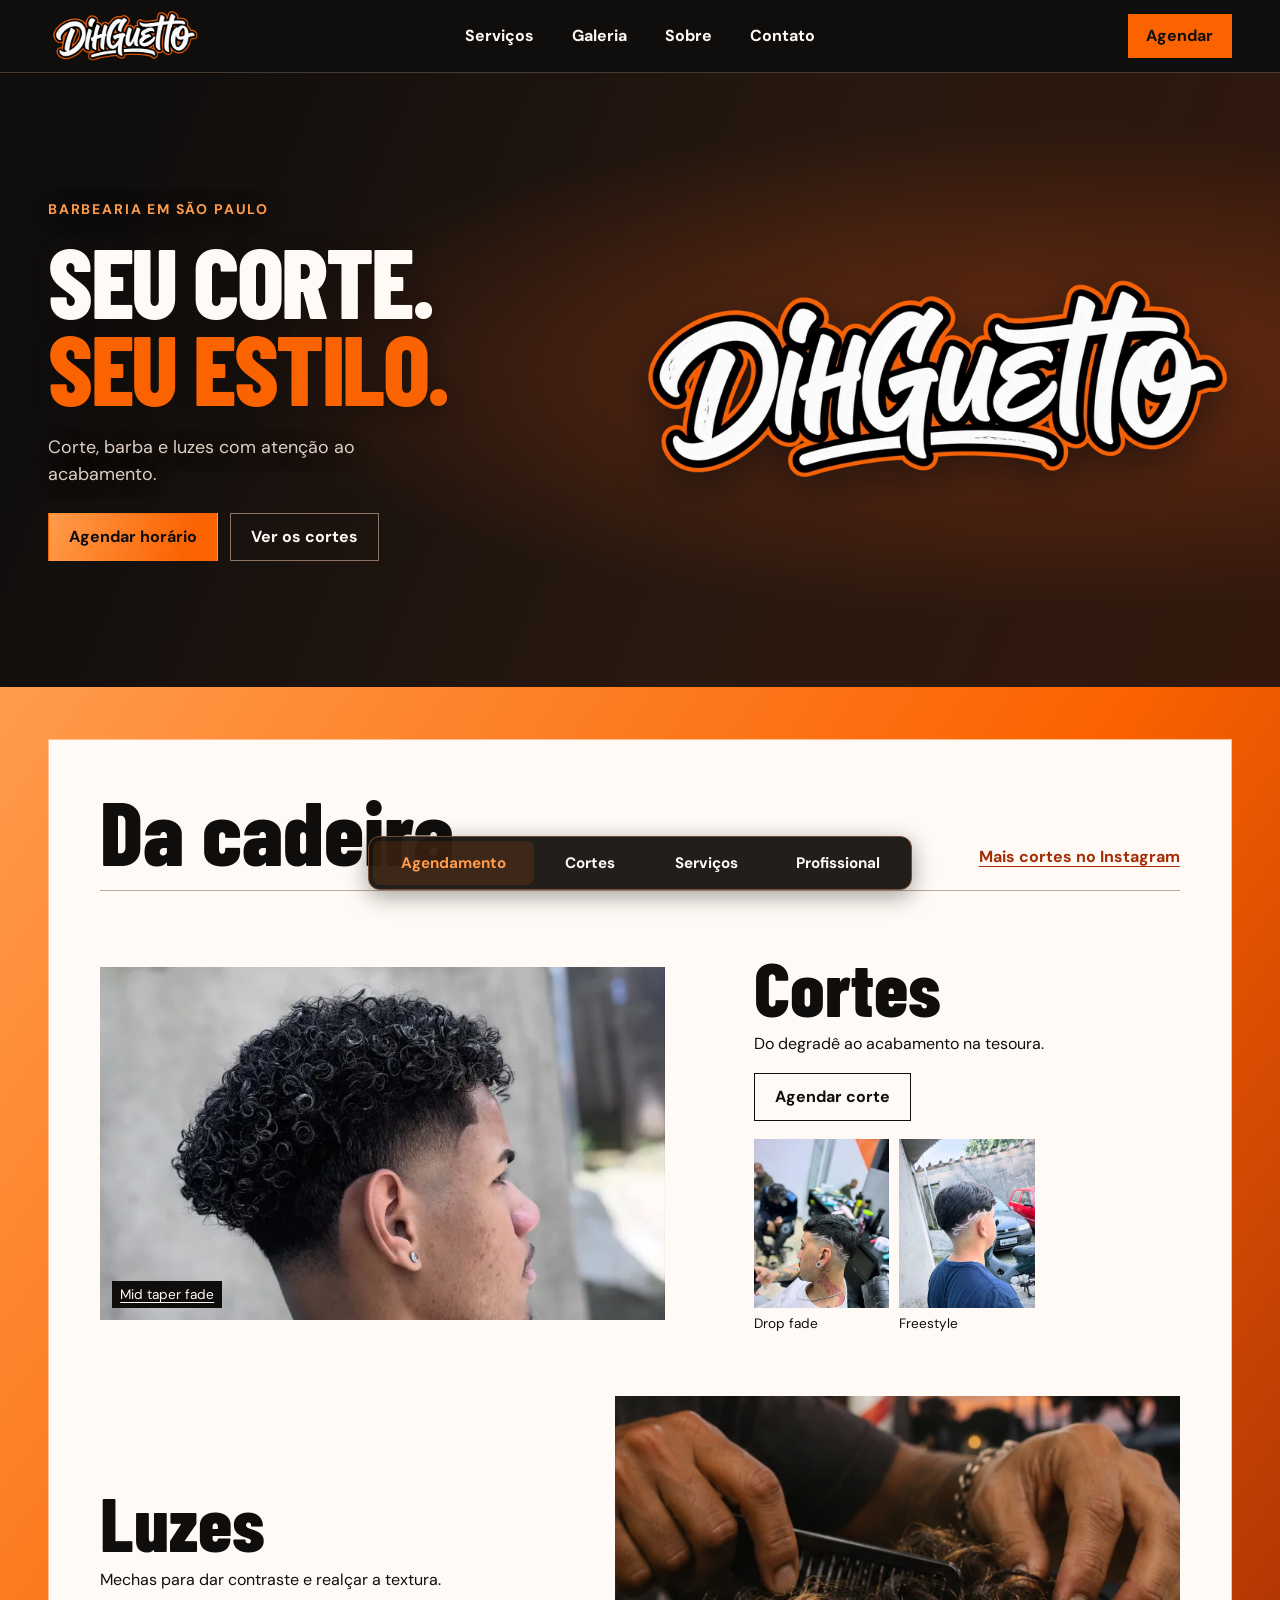
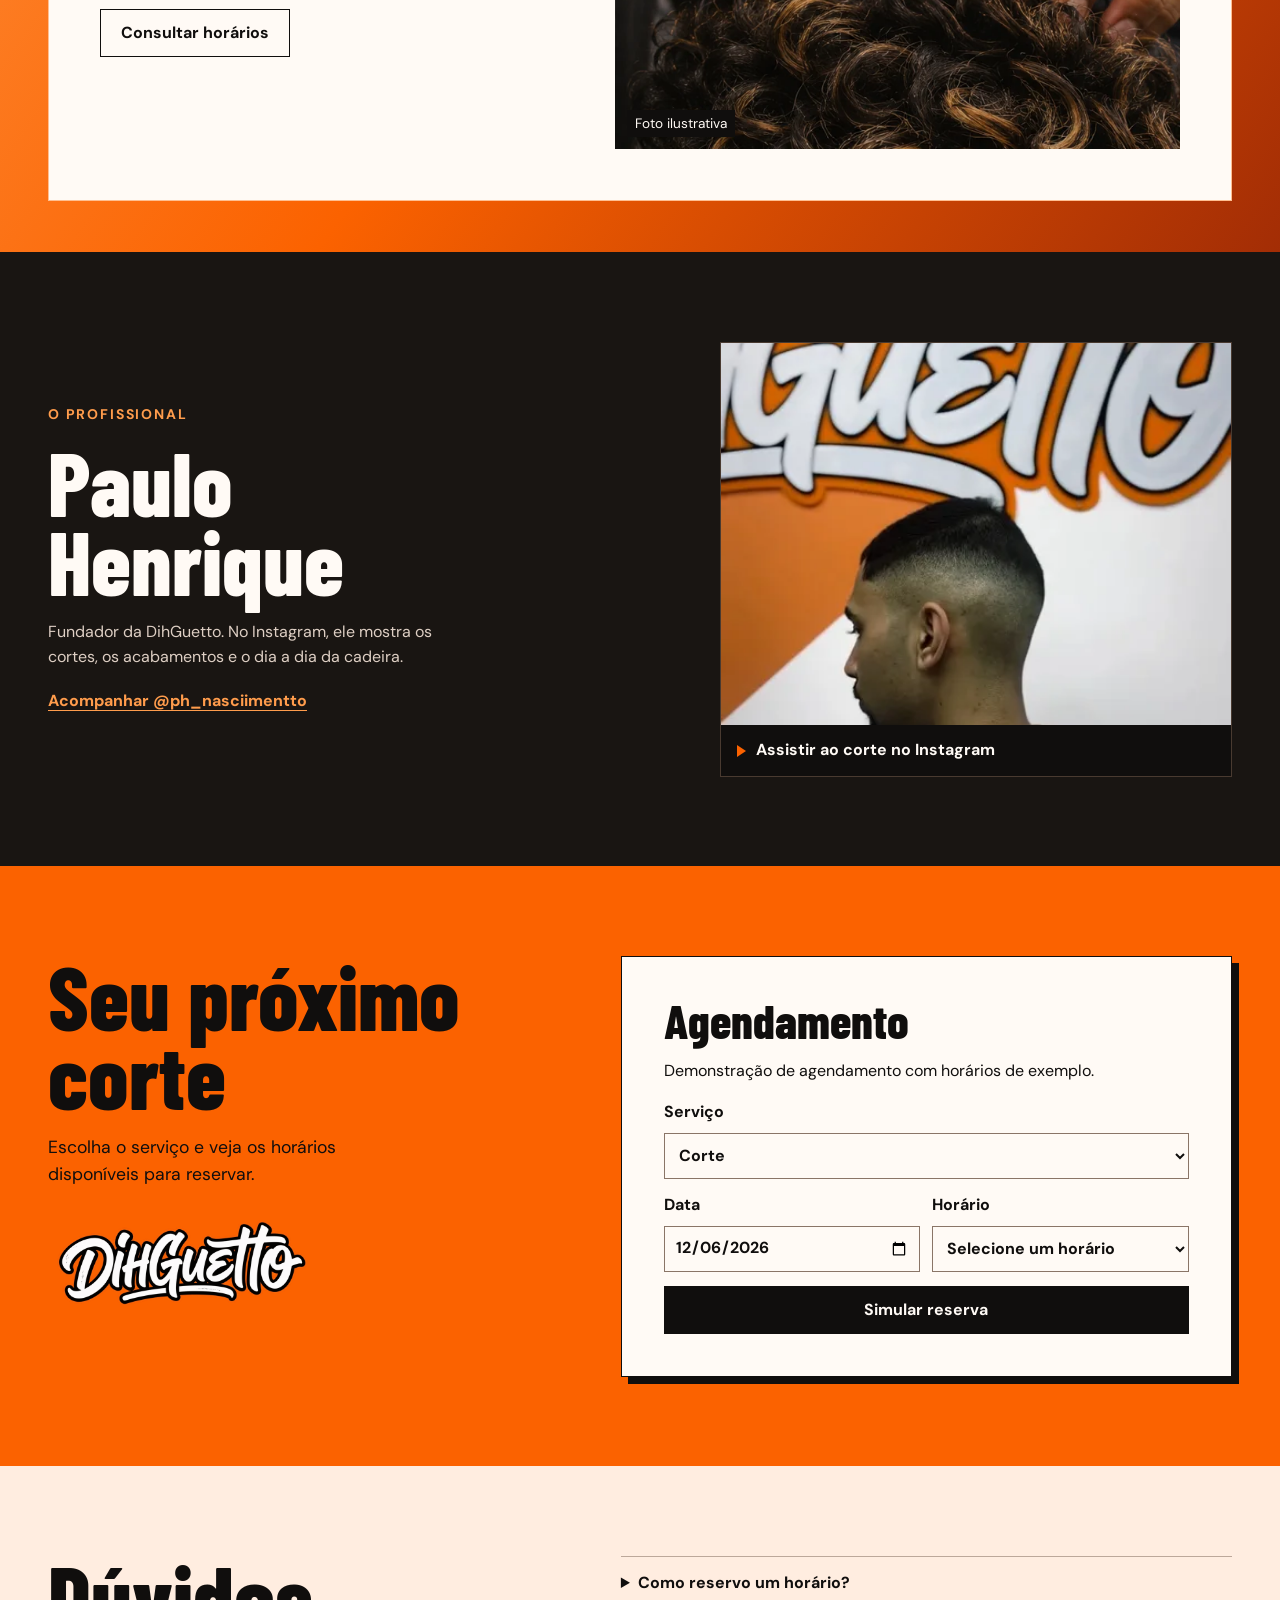
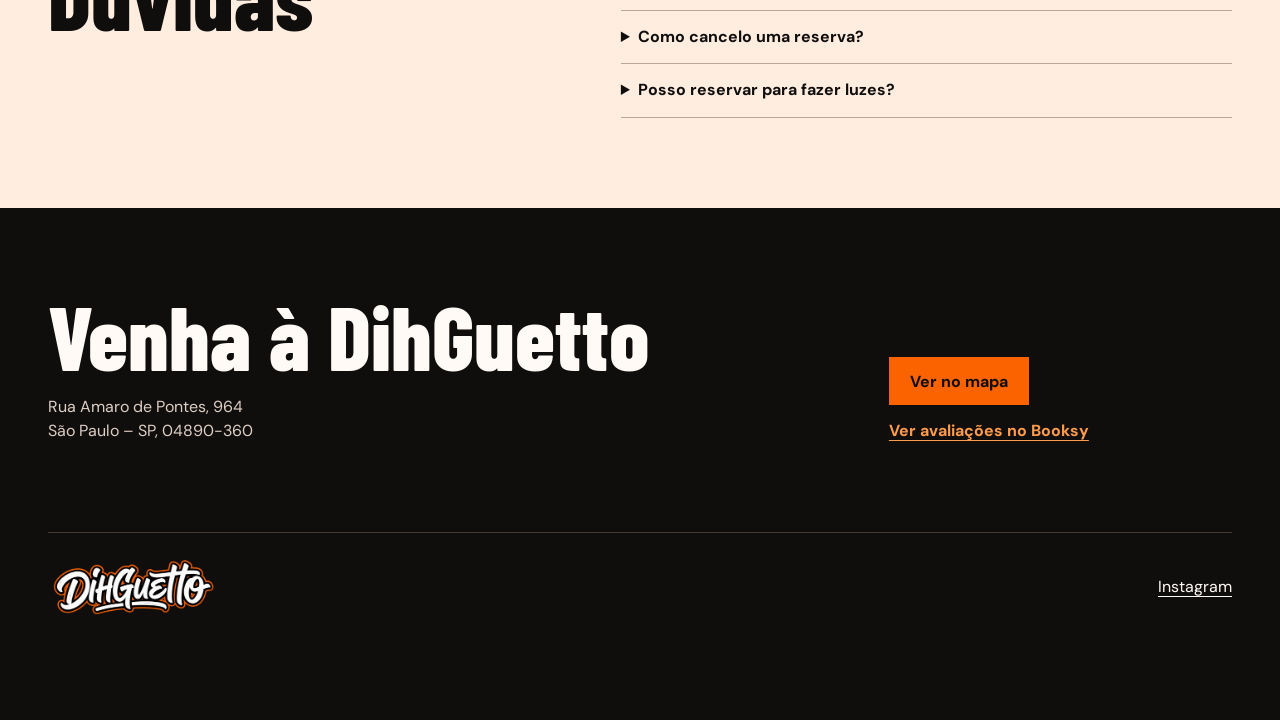
==== index.html @ 738f94e5 "Publish the DihGuetto client preview" ====
<!doctype html>
<html lang="pt-BR">
<head>
<meta charset="utf-8">
<meta name="viewport" content="width=device-width, initial-scale=1">
<meta name="description" content="DihGuetto Barbearia em São Paulo. Conheça os cortes, barba e luzes, confira os trabalhos e consulte a agenda.">
<title>DihGuetto Barbearia | Prévia</title>
<meta name="robots" content="noindex, nofollow">
<link rel="preconnect" href="https://fonts.googleapis.com">
<link rel="preconnect" href="https://fonts.gstatic.com" crossorigin>
<link href="https://fonts.googleapis.com/css2?family=Barlow+Condensed:wght@700;800;900&family=DM+Sans:wght@400;500;600;700&display=swap" rel="stylesheet">
<link rel="stylesheet" href="./palette.css">
<link rel="stylesheet" href="./style.css">
<script src="./intro.js" defer></script>
<script src="./preview.js" defer></script>
<script src="./motion.js" defer></script>
<script src="./scroll-tools.js" defer></script>
</head>
<body>
<div class="intro-screen" id="intro-screen" aria-hidden="true" hidden>
  <div class="intro-content">
    <div class="intro-mark">
      <span class="intro-scissors intro-scissors-orange scissors-shape"><span></span><span></span></span>
      <span class="intro-scissors intro-scissors-white scissors-shape"><span></span><span></span></span>
    </div>
    <p>Carregando</p>
  </div>
</div>
<a class="skip" href="#conteudo">Ir para o conteúdo</a>
<header class="header" id="inicio">
  <div class="wrap nav-shell">
    <a class="brand" href="#inicio" aria-label="DihGuetto Barbearia, início"><img src="./logo.webp" alt="" width="150" height="50"></a>
    <nav aria-label="Principal">
      <a href="#servicos">Serviços</a>
      <a href="#trabalhos">Galeria</a>
      <a href="#sobre">Sobre</a>
      <a href="#contato">Contato</a>
    </nav>
    <a class="button nav-button" href="#agenda">Agendar</a>
  </div>
</header>
<main id="conteudo">
  <section class="opening" aria-labelledby="hero-title">
    <div class="cover-art" data-motion="fade">
      <img class="cover-logo" src="./logo.webp" alt="DihGuetto Barbearia" width="800" height="266" fetchpriority="high">
    </div>
    <div class="wrap opening-content">
      <div class="opening-copy">
        <p class="opening-label">Barbearia em São Paulo</p>
        <h1 id="hero-title">Seu corte.<br><span>Seu estilo.</span></h1>
        <p class="opening-description">Corte, barba e luzes com atenção ao acabamento.</p>
        <div class="opening-actions">
          <a class="button" href="#agenda">Agendar horário</a>
          <a class="button outline" href="#trabalhos">Ver os cortes</a>
        </div>
      </div>
    </div>
  </section>
  <section class="showcase" id="trabalhos" aria-labelledby="galeria-titulo">
    <div class="wrap showcase-panel">
      <div class="section-heading" data-motion="fade"><h2 id="galeria-titulo">Da cadeira</h2><a href="https://www.instagram.com/ph_nasciimentto/" target="_blank" rel="noopener noreferrer">Mais cortes no Instagram</a></div>
      <article class="category" id="cortes" aria-labelledby="cortes-titulo">
        <figure class="category-cover" data-motion="rotate">
          <img class="cut-cover" src="./corte-mid-taper.webp" alt="Corte mid taper fade com cachos no topo e degradê na lateral" width="800" height="1052" loading="lazy">
          <figcaption><a href="https://www.instagram.com/p/Df7mEzhm0NH/" target="_blank" rel="noopener noreferrer">Mid taper fade</a></figcaption>
        </figure>
        <div class="category-body" data-motion="rise">
          <h3 id="cortes-titulo">Cortes</h3>
          <p>Do degradê ao acabamento na tesoura.</p>
          <a class="button outline" href="#agenda" data-service="corte">Agendar corte</a>
          <div class="photo-grid" id="photos-cortes" role="group" aria-label="Galeria de cortes">
            <figure><a href="https://www.instagram.com/p/DaqWnswES21/" target="_blank" rel="noopener noreferrer" aria-label="Abrir Drop fade no Instagram"><img src="./corte-drop-fade.webp" alt="Drop fade com desenho na lateral" width="460" height="613" loading="lazy"></a><figcaption>Drop fade</figcaption></figure>
            <figure><a href="https://www.instagram.com/p/DZa0Ymkkd4E/" target="_blank" rel="noopener noreferrer" aria-label="Abrir Freestyle no Instagram"><img src="./corte-freestyle.webp" alt="Corte freestyle com desenho na nuca" width="460" height="607" loading="lazy"></a><figcaption>Freestyle</figcaption></figure>
          </div>
          <p class="gallery-status" id="gallery-cortes-status" role="status"></p>
        </div>
      </article>
      <article class="category reverse" id="luzes" aria-labelledby="luzes-titulo">
        <figure class="category-cover" data-motion="slide" data-direction="right">
          <img src="./luzes-capa.webp" alt="Detalhe ilustrativo de luzes douradas em cabelo cacheado" width="720" height="960" loading="lazy">
          <figcaption>Foto ilustrativa</figcaption>
        </figure>
        <div class="category-body" data-motion="rise">
          <h3 id="luzes-titulo">Luzes</h3>
          <p>Mechas para dar contraste e realçar a textura.</p>
          <a class="button outline" href="#agenda" data-service="luzes">Consultar horários</a>
          <div class="photo-grid" id="photos-luzes" aria-label="Galeria de luzes"></div>
          <p class="gallery-status" id="gallery-luzes-status" role="status"></p>
        </div>
      </article>
    </div>
  </section>
  <section class="about" id="sobre" aria-labelledby="sobre-titulo">
    <div class="wrap about-grid">
      <div class="about-copy" data-motion="fade">
        <p class="opening-label">O profissional</p>
        <h2 id="sobre-titulo">Paulo Henrique</h2>
        <p>Fundador da DihGuetto. No Instagram, ele mostra os cortes, os acabamentos e o dia a dia da cadeira.</p>
        <a class="text-link" href="https://www.instagram.com/ph_nasciimentto/" target="_blank" rel="noopener noreferrer">Acompanhar @ph_nasciimentto</a>
      </div>
      <a class="reel" href="https://www.instagram.com/reel/DfsfDOsOC81/" target="_blank" rel="noopener noreferrer" data-motion="rise">
        <img src="./corte-dihguetto.webp" alt="" width="460" height="818" loading="lazy">
        <span class="reel-label"><span class="play" aria-hidden="true"></span>Assistir ao corte no Instagram</span>
      </a>
    </div>
  </section>
<section class="booking" id="agenda" aria-labelledby="agenda-titulo"><div class="wrap booking-grid">
  <div class="booking-copy" data-motion="fade">
    <h2 id="agenda-titulo">Seu próximo corte</h2>
    <p>Escolha o serviço e veja os horários disponíveis para reservar.</p>
    <img src="./logo.webp" alt="" width="360" height="120" loading="lazy">
  </div>
  <div class="booking-form-panel" id="servicos" data-motion="fade">
    <h3>Agendamento</h3>
    <p id="preview-disclosure">Demonstração de agendamento com horários de exemplo.</p>
    <form id="preview-booking" aria-describedby="preview-disclosure" hidden>
      <label>Serviço<select name="service" id="preview-service" required>
        <option value="corte">Corte</option>
        <option value="barba">Barba</option>
        <option value="combo">Corte + barba</option>
        <option value="luzes">Luzes</option>
      </select></label>
      <div class="fields">
        <label>Data<input name="date" id="preview-date" type="date" required></label>
        <label>Horário<select name="time" id="preview-time" required>
          <option value="">Selecione um horário</option>
          <option value="10:00">10:00</option>
          <option value="14:30">14:30</option>
          <option value="17:00">17:00</option>
        </select></label>
      </div>
      <button type="submit" class="button">Simular reserva</button>
    </form>
    <p class="service-summary" id="preview-result" role="status"></p>
  </div>
</div></section>
  <section class="questions" id="duvidas" aria-labelledby="duvidas-titulo">
    <div class="wrap questions-grid">
      <h2 id="duvidas-titulo" data-motion="fade">Dúvidas</h2>
      <div data-motion="rise">
        <details><summary>Como reservo um horário?</summary><p>Escolha um serviço, uma data e um horário livre. Depois, informe seus dados e confirme. Guarde o código mostrado na tela.</p></details>
        <details><summary>Como cancelo uma reserva?</summary><p>Abra “Cancelar uma reserva” na seção de agendamento. Informe a data e o código antes do horário marcado para liberar a vaga.</p></details>
        <details><summary>Posso reservar para fazer luzes?</summary><p>Quando o serviço estiver disponível, selecione Luzes na agenda para ver o preço, a duração e os horários livres.</p></details>
      </div>
    </div>
  </section>
  <section class="contact" id="contato" aria-labelledby="contato-titulo">
    <div class="wrap contact-grid">
      <div data-motion="fade">
        <h2 id="contato-titulo">Venha à DihGuetto</h2>
        <address>Rua Amaro de Pontes, 964<br>São Paulo – SP, 04890-360</address>
      </div>
      <div class="contact-actions" data-motion="rise">
        <a class="button" href="https://www.google.com/maps/search/?api=1&amp;query=Rua+Amaro+de+Pontes+964+S%C3%A3o+Paulo" target="_blank" rel="noopener noreferrer">Ver no mapa</a>
        <a class="text-link" href="https://booksy.com/pt-br/413314_dihguetto_barbearias_1047773_sao-paulo" target="_blank" rel="noopener noreferrer">Ver avaliações no Booksy</a>
      </div>
    </div>
  </section>
</main>
<footer>
  <div class="wrap foot" data-motion="fade">
    <a href="#inicio" aria-label="DihGuetto Barbearia, voltar ao início"><img src="./logo.webp" alt="" width="166" height="55"></a>
    <div><a href="https://www.instagram.com/ph_nasciimentto/" target="_blank" rel="noopener noreferrer">Instagram</a></div>
  </div>
</footer>
<nav class="quick-nav" aria-label="Acesso rápido">
  <a href="#agenda">Agendamento</a>
  <a href="#cortes">Cortes</a>
  <a href="#servicos">Serviços</a>
  <a href="#sobre">Profissional</a>
</nav>
<div class="scroll-tools" id="scroll-tools" aria-hidden="true" hidden>
  <span class="scroll-tool"><span class="clipper-shape"><span></span></span></span>
  <span class="scroll-tool"><span class="scissors-shape"><span></span><span></span></span></span>
</div>
</body>
</html>
---- palette.css ----
:root {
  --brand-white: #fffaf5;
  --brand-black: #100e0d;
  --brand-orange: #fb6200;
  --brand-amber: #ff9c4c;
  --brand-burnt: #a32d05;
  --brand-tint: #ffede0;
}
---- style.css ----
:root {
  color-scheme: light;
  --paper: var(--brand-white);
  --ink: var(--brand-black);
  --line: #bca89a;
  --coal: #191512;
  --dark-line: #493a30;
  --light-muted: #decfc4;
  --display: "Barlow Condensed", "Arial Narrow", Impact, sans-serif;
  --body: "DM Sans", Arial, sans-serif;
  --motion-ease: cubic-bezier(.22, 1, .36, 1);
  --quick-nav-space: calc(78px + env(safe-area-inset-bottom, 0px));
}
* { box-sizing: border-box; }
html { scroll-padding-top: 88px; scroll-padding-bottom: var(--quick-nav-space); }
body { margin: 0; color: var(--ink); background: var(--paper); font: 1rem/1.55 var(--body); }
img { display: block; max-width: 100%; height: auto; }
a { color: inherit; text-underline-offset: .22em; }
button, input, select { font: inherit; }
:focus-visible { outline: 3px solid var(--brand-burnt); outline-offset: 4px; }
[hidden] { display: none !important; }
.intro-screen {
  position: fixed;
  inset: 0;
  z-index: 5;
  display: grid;
  place-items: center;
  background:
    radial-gradient(ellipse at 54% 55%, #fb620063, #a037105c 27%, transparent 60%),
    radial-gradient(ellipse at 94% 104%, #e74c0b99, transparent 53%),
    linear-gradient(148deg, #080605 12%, #100907 58%, #4d1608);
  color: var(--paper);
}
.intro-screen.intro-leaving { opacity: 0; transition: opacity 200ms ease-out; }
.intro-content { display: grid; justify-items: center; gap: 10px; }
.intro-content > p { margin: 0; font-size: .875rem; font-weight: 700; letter-spacing: .13em; text-transform: uppercase; }
.intro-mark { position: relative; width: 124px; height: 100px; }
.scissors-shape { position: absolute; top: 50%; left: 50%; width: 108px; height: 36px; margin: -18px 0 0 -49px; transform-origin: 49px 18px; }
.intro-scissors { transform: rotate(var(--scissor-angle)); animation: intro-cross 840ms var(--motion-ease) both; }
.intro-scissors-orange { color: var(--brand-orange); --scissor-angle: -142deg; --scissor-entry-angle: -110deg; --scissor-offset: 23px; }
.intro-scissors-white { --scissor-angle: -38deg; --scissor-entry-angle: -70deg; --scissor-offset: -23px; }
.scissors-shape > span { position: absolute; top: 16px; left: 12px; width: 88px; height: 4px; background: linear-gradient(to right, currentColor 44%, transparent 44%); transform-origin: 37px 2px; --blade-open: -14deg; --blade-closed: -3deg; transform: rotate(var(--blade-open)); }
.scissors-shape > span + span { --blade-open: 14deg; --blade-closed: 3deg; }
.intro-scissors > span { animation: intro-snip 1490ms ease-in-out; }
.scissors-shape > span::before { content: ""; position: absolute; top: -5px; left: -10px; width: 17px; height: 14px; border: 3px solid currentColor; border-radius: 50%; background: var(--ink); }
.scissors-shape > span::after { content: ""; position: absolute; inset: -1px 0 -1px 36px; background: currentColor; clip-path: polygon(0 0, 100% 45%, 0 100%); }
.scissors-shape::after { content: ""; position: absolute; left: 46px; top: 15px; width: 6px; height: 6px; border: 1px solid currentColor; border-radius: 50%; background: var(--ink); }
@keyframes intro-cross {
  from { opacity: 0; transform: translateX(var(--scissor-offset)) rotate(var(--scissor-entry-angle)) scale(.85); }
  to { opacity: 1; transform: rotate(var(--scissor-angle)); }
}
@keyframes intro-snip {
  0%, 62%, 100% { transform: rotate(var(--blade-open)); }
  81% { transform: rotate(var(--blade-closed)); }
}
.scroll-tools { position: fixed; inset: 0; z-index: 4; overflow: hidden; opacity: 0; pointer-events: none; transition: opacity 230ms ease-out; }
.scroll-tools.is-scrolled { opacity: .94; }
.intro-screen:not([hidden]) ~ .scroll-tools { visibility: hidden; }
.scroll-tool { position: absolute; top: 0; left: 0; display: grid; place-items: center; width: 44px; height: 44px; color: #ffc096; filter: drop-shadow(0 1px 2px #100e0dc4); }
.scroll-tools .scissors-shape { transform: rotate(-28deg) scale(.43); }
.scroll-tools .scissors-shape > span::before { background: transparent; }
.scroll-tools .scissors-shape::after { background: var(--brand-burnt); }
.clipper-shape { position: relative; width: 17px; height: 25px; margin-top: 5px; transform: rotate(-22deg); background: #231610; border: 1.5px solid var(--brand-amber); border-radius: 4px 4px 6px 6px; }
.clipper-shape::before { content: ""; position: absolute; top: -6px; left: -2px; width: 18px; height: 6px; background: linear-gradient(to top, var(--paper) 2px, transparent 2px), repeating-linear-gradient(90deg, var(--paper) 0 1px, #463a35 1px 2.4px); border-radius: 2px 2px 1px 1px; }
.clipper-shape::after { content: ""; position: absolute; top: 8px; left: 5px; width: 4px; height: 7px; border: 1px solid var(--brand-amber); border-radius: 4px; }
.clipper-shape > span { position: absolute; top: 2px; left: -5px; width: 4px; height: 8px; border-left: 2px solid var(--brand-amber); border-radius: 2px; transform: rotate(18deg); }
@media (prefers-reduced-motion: reduce) { .intro-screen, .scroll-tools { display: none; } }
.wrap { width: min(1240px, calc(100% - 96px)); margin-inline: auto; }
.skip { position: fixed; background: var(--paper); top: 10px; left: 10px; padding: .75rem; z-index: 4; transform: translateY(-150%); }
.skip:focus { transform: none; }
h1, h2, h3 { font-family: var(--display); font-weight: 800; line-height: .88; margin: 0; }
h2 { font-size: clamp(3.25rem, 7vw, 6.7rem); }
p { margin: 0 0 1rem; }
.header { position: sticky; top: 0; z-index: 3; background: var(--ink); color: var(--paper); border-bottom: 1px solid var(--dark-line); }
.nav-shell { display: grid; grid-template-columns: 1fr auto 1fr; align-items: center; gap: 18px; min-height: 72px; }
.foot { display: flex; align-items: center; justify-content: space-between; gap: 12px; }
.brand { flex-shrink: 0; }
.nav-shell nav, .foot > div { display: flex; align-items: center; gap: clamp(14px, 3vw, 38px); }
.nav-shell nav > a { font-weight: 700; text-decoration: none; }
.nav-shell nav > a:hover, .foot a:hover { text-decoration: underline; }
.button { min-height: 48px; display: inline-flex; justify-content: center; align-items: center; padding: .7rem 1.25rem; border: 1px solid transparent; background: var(--ink); color: var(--paper); text-align: center; text-decoration: none; font-weight: 700; line-height: 1.2; cursor: pointer; }
.button:hover { background: var(--brand-burnt); }
.button:disabled { opacity: .65; cursor: wait; }
.button.nav-button { justify-self: end; min-height: 42px; padding-inline: 1.1rem; }
.button.outline { background: transparent; border-color: currentColor; color: var(--ink); }
.button.outline:hover { background: var(--brand-tint); }
.header .button, .opening .button:not(.outline), .contact .button { background: var(--brand-orange); color: var(--ink); }
.header .button:hover, .opening .button:not(.outline):hover, .contact .button:hover { background: var(--brand-amber); }
.opening { position: relative; isolation: isolate; overflow: hidden; background: radial-gradient(ellipse at 79% 48%, #8f3812a3, transparent 54%), linear-gradient(112deg, var(--ink) 12%, #28180f 58%, #33180d); color: var(--paper); }
.opening-content { position: relative; z-index: 2; display: grid; align-items: center; min-height: clamp(520px, 48vw, 710px); padding-block: clamp(48px, 8vw, 104px); }
.opening-copy { max-width: min(100%, 650px); text-shadow: 0 2px 18px #100e0d88; }
.opening-label { margin: 0 0 16px; color: var(--brand-amber); font-size: .875rem; font-weight: 700; letter-spacing: .13em; text-transform: uppercase; }
.opening h1 { font-size: clamp(4.45rem, 7.7vw, 8rem); letter-spacing: -.025em; text-transform: uppercase; }
.opening h1 > span { color: var(--brand-orange); }
.opening-description { max-width: 30ch; margin-block: 23px 24px; color: var(--light-muted); font-size: clamp(1rem, 1.4vw, 1.25rem); }
.opening-actions { display: flex; flex-wrap: wrap; gap: 12px; text-shadow: none; }
.opening .button:not(.outline) { background: linear-gradient(112deg, var(--brand-amber), var(--brand-orange) 82%); }
.opening .button.outline { color: var(--paper); border-color: #8d7462; }
.opening .button.outline:hover { background: var(--coal); border-color: var(--brand-amber); }
.cover-art { position: absolute; inset: 0 0 0 auto; display: grid; place-items: center; width: min(55%, 58rem); padding-inline: clamp(20px, 4vw, 72px); pointer-events: none; }
.cover-logo { width: min(100%, 44rem); height: auto; filter: drop-shadow(0 12px 22px #100e0da8); }
.header :focus-visible, .opening :focus-visible, .about :focus-visible, .contact :focus-visible, footer :focus-visible { outline-color: var(--brand-amber); }
.showcase { padding-block: clamp(18px, 4vw, 60px); overflow: clip; background: linear-gradient(125deg, var(--brand-amber), var(--brand-orange) 54%, var(--brand-burnt)); }
.showcase-panel { padding: clamp(16px, 4vw, 58px); background: var(--paper); border: 1px solid #ffbf91; }
.section-heading { display: flex; justify-content: space-between; align-items: end; gap: 16px; border-bottom: 1px solid var(--line); padding-bottom: 20px; }
.section-heading > a { color: var(--brand-burnt); font-weight: 700; }
.category { display: grid; grid-template-columns: 1.14fr .86fr; align-items: center; gap: clamp(20px, 7vw, 110px); margin-top: clamp(24px, 5vw, 62px); }
.category.reverse { grid-template-columns: .86fr 1.14fr; }
.category.reverse > figure { grid-column: 2; grid-row: 1; }
.category.reverse > div { grid-column: 1; grid-row: 1; }
.category-cover { margin: 0; position: relative; overflow: hidden; background: var(--ink); }
.category-cover > img { width: 100%; aspect-ratio: 8 / 5; object-fit: cover; object-position: center 42%; transition: transform 500ms var(--motion-ease); }
.category-cover > .cut-cover { object-position: center 35%; }
.category-cover > figcaption { position: absolute; bottom: 12px; left: 12px; font-size: .85rem; padding: 3px 8px; color: var(--paper); background: var(--ink); }
.category-cover :focus-visible { outline-color: var(--brand-amber); }
.category h3 { font-size: clamp(3rem, 6vw, 6rem); margin-bottom: 12px; }
.category p { max-width: 32ch; }
.gallery-status { color: #675244; margin-top: 14px; font-size: .92rem; }
.gallery-status:empty, .photo-grid:empty { display: none; }
.photo-grid { display: grid; grid-template-columns: repeat(auto-fill, minmax(min(100%, 110px), 1fr)); gap: 10px; margin-top: 18px; }
.photo-grid figure { margin: 0; min-width: 0; }
.photo-grid a { display: block; }
.photo-grid img { width: 100%; aspect-ratio: 4 / 5; object-fit: cover; }
.photo-grid figcaption { padding-top: 5px; overflow-wrap: anywhere; font-size: .85rem; }
.about { background: var(--coal); color: var(--paper); }
.about-grid { display: grid; grid-template-columns: minmax(0, 1fr) minmax(0, .88fr); gap: clamp(20px, 7vw, 110px); align-items: center; padding-block: clamp(48px, 7vw, 90px); }
.about-copy h2 { max-width: 10ch; }
.about-copy h2 + p { max-width: 36ch; color: var(--light-muted); margin-block: 20px; }
.text-link { font-weight: 700; color: var(--brand-amber); }
.reel { position: relative; display: block; min-width: 0; background: var(--ink); border: 1px solid var(--dark-line); text-decoration: none; }
.reel:hover { border-color: var(--brand-amber); }
.reel > img { width: 100%; aspect-ratio: 4 / 3; object-fit: cover; object-position: center 45%; }
.reel-label { display: flex; align-items: center; gap: 10px; padding: .8rem 1rem; color: var(--paper); font-weight: 700; }
.play { display: block; flex: 0 0 auto; width: 0; height: 0; border-block: 6px solid transparent; border-left: 9px solid var(--brand-orange); }
.booking { background: var(--brand-orange); }
.booking-grid { display: grid; grid-template-columns: .87fr 1.13fr; align-items: start; gap: clamp(24px, 8vw, 110px); padding-block: clamp(42px, 7vw, 90px); }
.booking-copy > p { margin-top: 20px; max-width: 30ch; font-size: 1.1rem; }
.booking-copy > img { width: min(65%, 260px); margin-top: 32px; }
.booking-form-panel { min-width: 0; background: var(--paper); border: 1px solid var(--ink); box-shadow: 7px 7px 0 var(--ink); padding: clamp(18px, 4vw, 42px); }
.booking-form-panel h3 { font-size: clamp(2.05rem, 4vw, 3rem); margin-bottom: 18px; }
form, label { display: grid; gap: 8px; }
form { gap: 14px; }
label { font-weight: 700; }
input, select { width: 100%; min-width: 0; min-height: 46px; padding: 8px 10px; color: var(--ink); background: var(--paper); border: 1px solid #8a7567; border-radius: 0; }
.fields { display: grid; grid-template-columns: repeat(2, minmax(0, 1fr)); align-items: end; gap: 12px; }
details { border-top: 1px solid var(--line); padding-top: 12px; }
details > form { margin-top: 12px; }
summary { font-weight: 700; cursor: pointer; }
.muted { color: #604b3f; font-size: .92rem; margin: 0; }
#availability:empty, #booking-status:empty, #cancel-status:empty { display: none; }
#booking-status, #cancel-status { margin-block: 14px; overflow-wrap: anywhere; }
#booking:not([hidden]) + #booking-status + details { margin-top: 20px; }
footer { color: var(--paper); background: var(--ink); padding-bottom: var(--quick-nav-space); }
.foot { min-height: 110px; border-top: 1px solid var(--dark-line); }
.quick-nav {
  position: fixed;
  z-index: 4;
  inset-inline: 0;
  bottom: calc(10px + env(safe-area-inset-bottom, 0px));
  width: min(34rem, calc(100% - 16px));
  margin-inline: auto;
  display: grid;
  grid-template-columns: 1.22fr .82fr .91fr 1.05fr;
  gap: 2px;
  padding: 4px;
  color: var(--paper);
  background: #191512f5;
  border: 1px solid #fb965b64;
  border-radius: 12px;
  box-shadow: 0 6px 22px #100e0d66;
}
.quick-nav a { display: grid; place-items: center; min-height: 44px; padding-inline: 2px; color: inherit; border-radius: 7px; text-align: center; text-decoration: none; font-size: clamp(.875rem, 2vw, .95rem); font-weight: 700; line-height: 1.2; }
.quick-nav a:first-child { color: var(--brand-amber); background: #fb62001f; }
.quick-nav a:hover,
.quick-nav a:focus-visible,
body:has(#agenda:target) .quick-nav a[href="#agenda"],
body:has(#cortes:target, #trabalhos:target) .quick-nav a[href="#cortes"],
body:has(#servicos:target) .quick-nav a[href="#servicos"],
body:has(#sobre:target) .quick-nav a[href="#sobre"] { color: var(--brand-amber); background: #fb620030; }
.quick-nav a:focus-visible { outline: 2px solid var(--brand-amber); outline-offset: -2px; }
.contact { color: var(--paper); background: var(--ink); padding-block: clamp(46px, 7vw, 88px); }
.contact-grid { display: grid; grid-template-columns: minmax(0, 1fr) minmax(0, .42fr); gap: 24px; align-items: end; }
.contact address { margin-top: 20px; color: var(--light-muted); font-style: normal; }
.contact-actions { display: flex; flex-direction: column; align-items: start; gap: 14px; }
[data-motion="rotate"] { --entry-transform: rotate(-8deg) scale(.96); --entry-duration: 650ms; --entry-ease: var(--motion-ease); transform-origin: center; }
[data-motion="slide"] { --entry-transform: translateX(-28px); --entry-duration: 600ms; --entry-ease: var(--motion-ease); }
[data-motion="slide"][data-direction="right"] { --entry-transform: translateX(28px); }
[data-motion="fade"] { --entry-duration: 450ms; --entry-ease: ease-out; }
[data-motion="rise"] { --entry-transform: translateY(18px); --entry-duration: 550ms; --entry-ease: var(--motion-ease); }
@media (prefers-reduced-motion: no-preference) {
  .entry-wait { opacity: 0; transform: var(--entry-transform, none); }
  .entry-run { animation: entry-in var(--entry-duration) var(--entry-ease); }
  .entry-wait:focus-within, .entry-run:focus-within { opacity: 1; transform: none; animation: none; }
  @keyframes entry-in { from { opacity: 0; transform: var(--entry-transform, none); } to { opacity: 1; transform: none; } }
}
@media (hover: hover) and (prefers-reduced-motion: no-preference) {
  .category-cover:hover > img { transform: scale(1.045); }
  .button, .reel, .quick-nav a { transition: background-color 180ms ease-out, border-color 180ms ease-out; }
}
.questions { padding-block: clamp(42px, 7vw, 90px); background: var(--brand-tint); }
.questions-grid { display: grid; grid-template-columns: .87fr 1.13fr; gap: clamp(24px, 8vw, 110px); }
.questions details { padding-block: 14px; }
.questions details:last-child { border-bottom: 1px solid var(--line); }
.questions details p { margin: 10px 0 0; max-width: 60ch; }
.service-summary { background: var(--brand-tint); padding: 10px 12px; margin: 0; font-weight: 700; }
.service-summary:empty { display: none; }
.photo-dialog { width: min(760px, calc(100% - 32px)); max-height: calc(100% - 32px); background: var(--paper); color: var(--ink); border: 2px solid var(--ink); padding: 14px; }
.photo-dialog::backdrop { background: #17110de0; }
.photo-dialog-bar { display: flex; align-items: center; justify-content: space-between; gap: 12px; margin-bottom: 10px; }
.photo-dialog img { width: 100%; max-height: 70vh; object-fit: contain; background: var(--ink); }
@media (max-width: 840px) {
  :root {
    --page-gutter: clamp(1.125rem, 5.5vw, 2.5rem);
    --section-space: clamp(3.75rem, 10vw, 5.5rem);
    --quick-nav-space: calc(86px + env(safe-area-inset-bottom, 0px));
  }
  html { scroll-padding-top: 80px; }
  .scroll-tools.is-scrolled { opacity: .78; }
  .scroll-tool { width: 30px; height: 30px; }
  .scroll-tools .scissors-shape { transform: rotate(-28deg) scale(.31); }
  .clipper-shape { transform: rotate(-22deg) scale(.76); }
  .wrap { width: calc(100% - var(--page-gutter) * 2); }
  .nav-shell { grid-template-columns: minmax(0, 1fr) auto; gap: clamp(12px, 4vw, 24px); min-height: 66px; }
  .brand > img { width: clamp(106px, 30vw, 136px); }
  .nav-shell nav > a:not([href="#contato"]) { display: none; }
  .nav-shell nav > a { display: flex; align-items: center; min-height: 44px; font-size: .9rem; }
  .button.nav-button { display: none; }
  .opening { background: radial-gradient(ellipse at 62% 18%, #a9471a99, transparent 51%), linear-gradient(154deg, #28170e, var(--ink) 56%, #2c170f); }
  .cover-art { position: relative; inset: auto; width: 100%; min-height: clamp(210px, 54vw, 338px); padding: 32px var(--page-gutter); }
  .cover-logo { width: min(100%, 34rem); }
  .opening-content { display: block; min-height: auto; padding-block: 18px var(--section-space); }
  .opening-copy { text-shadow: none; }
  .opening h1 { font-size: clamp(3.5rem, 11.8vw, 6.75rem); line-height: .94; }
  .opening-description { margin-block: 20px 28px; }
  .opening-actions { gap: 12px; }
  .showcase, .about-grid, .booking-grid, .questions, .contact { padding-block: var(--section-space); }
  .section-heading { align-items: start; flex-direction: column; gap: 14px; padding-bottom: 22px; }
  .showcase-panel { padding: clamp(16px, 5vw, 34px); }
  .category, .category.reverse { grid-template-columns: 1fr; gap: 26px; margin-top: 28px; }
  .category + .category { margin-top: 40px; padding-top: 32px; border-top: 1px solid var(--line); }
  .category.reverse > figure, .category.reverse > div { grid-area: auto; }
  .photo-grid { gap: 12px; margin-top: 24px; }
  .about-grid, .booking-grid, .contact-grid, .questions-grid { grid-template-columns: 1fr; gap: 28px; }
  .reel { max-width: 560px; }
  .booking-copy > img { display: none; }
  .booking-form-panel { box-shadow: 5px 5px 0 var(--ink); }
  .booking form { gap: 16px; }
  .questions details { padding-block: 18px; }
  .contact-actions { gap: 18px; }
  .foot { flex-wrap: wrap; gap: 14px; min-height: auto; padding-block: 22px; }
  .foot img { width: 108px; }
  .foot > div { flex-wrap: wrap; gap: 8px 16px; }
  .quick-nav { width: min(34rem, calc(100% - 12px)); grid-template-columns: minmax(0, 1.37fr) minmax(0, .67fr) minmax(0, .84fr) minmax(0, 1.12fr); }
  .quick-nav a { min-height: 48px; padding-inline: 1px; overflow-wrap: anywhere; }
}
@media (max-width: 520px) {
  .opening-actions { display: grid; max-width: 26rem; }
  .booking .fields { grid-template-columns: 1fr; gap: 16px; }
}
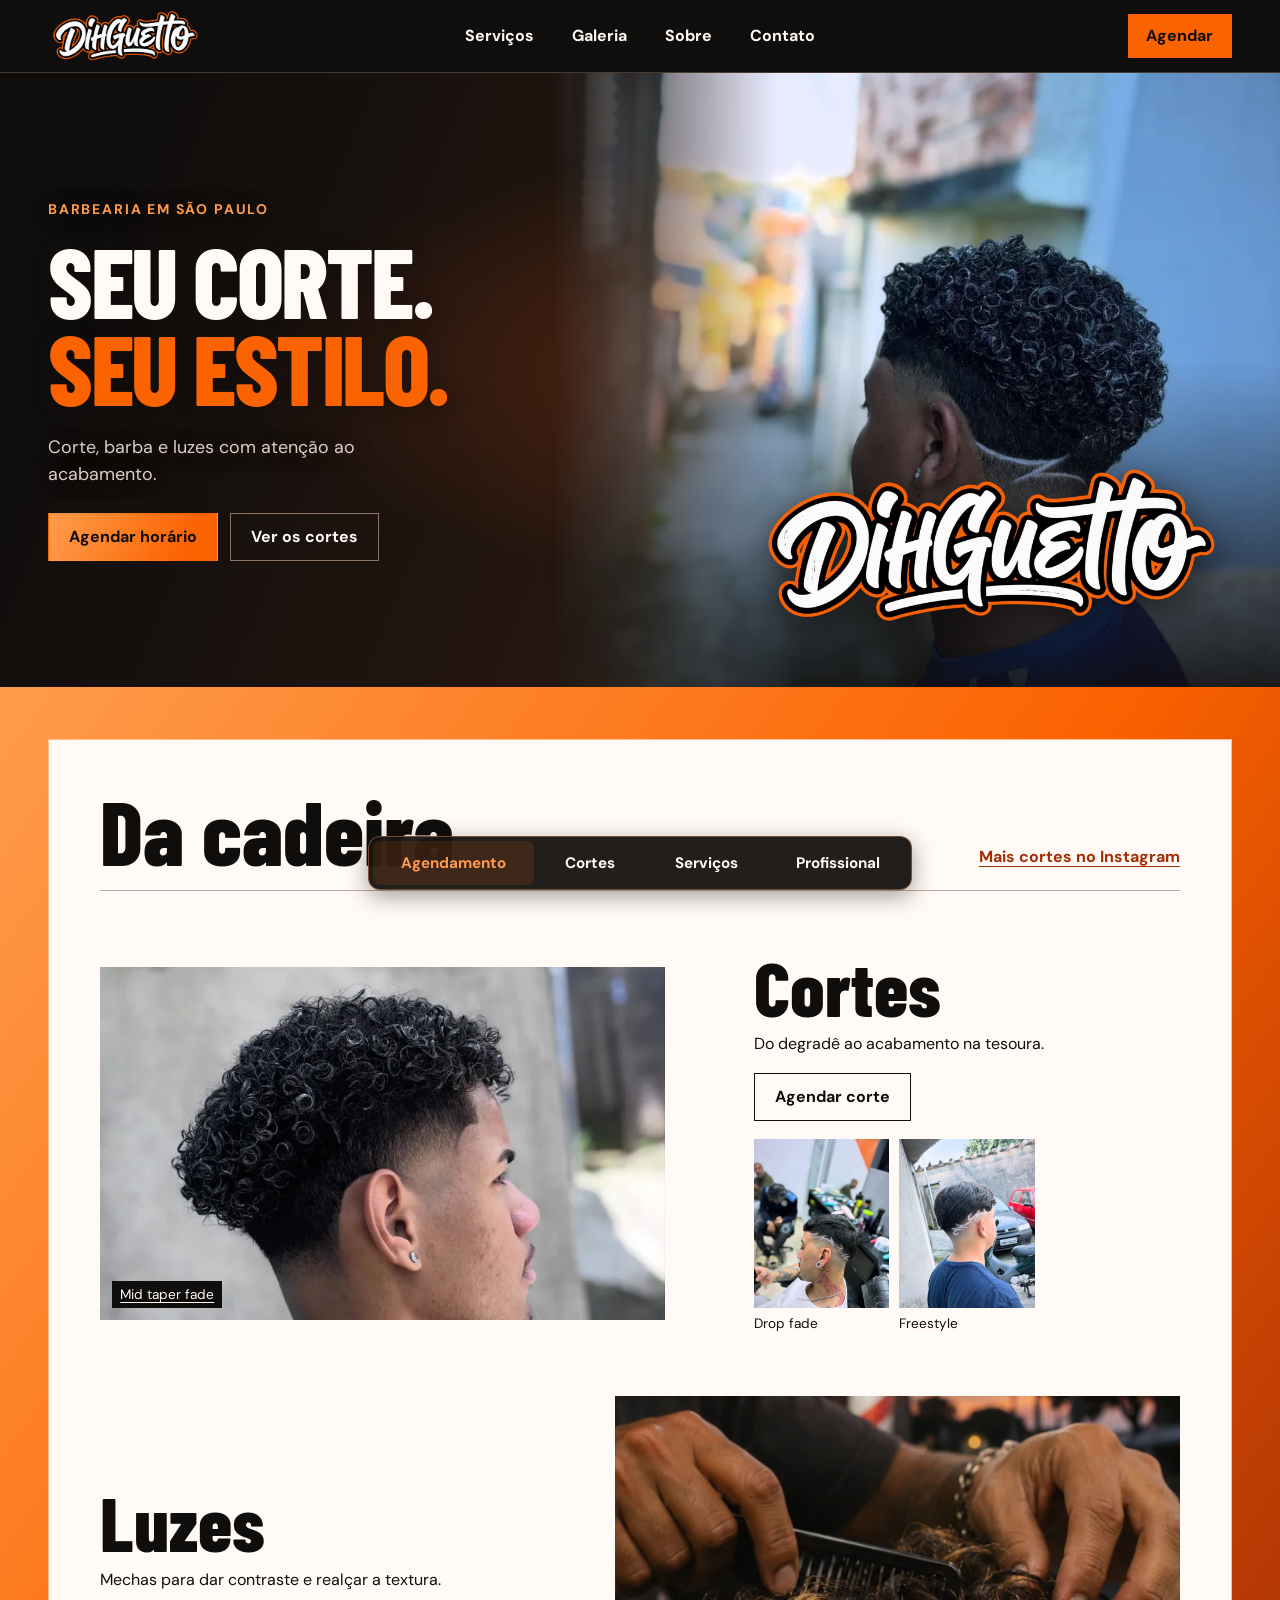
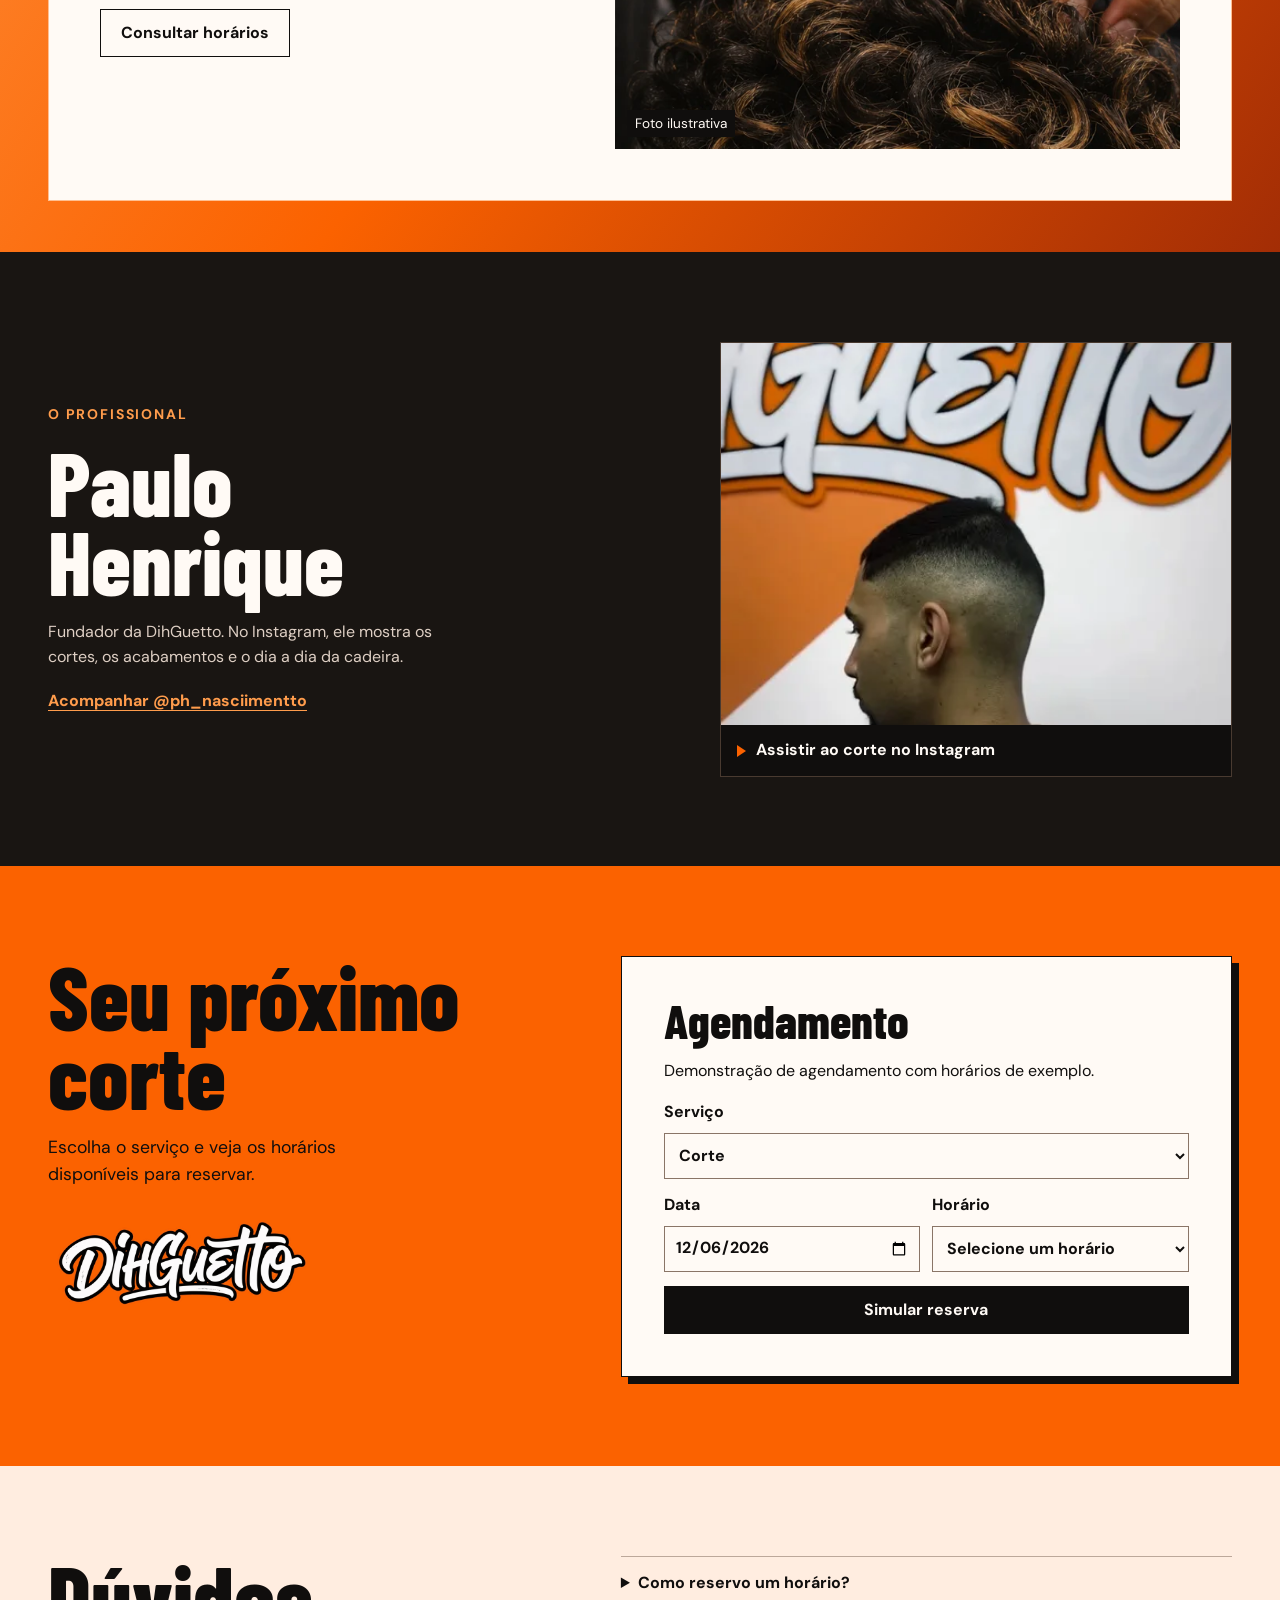
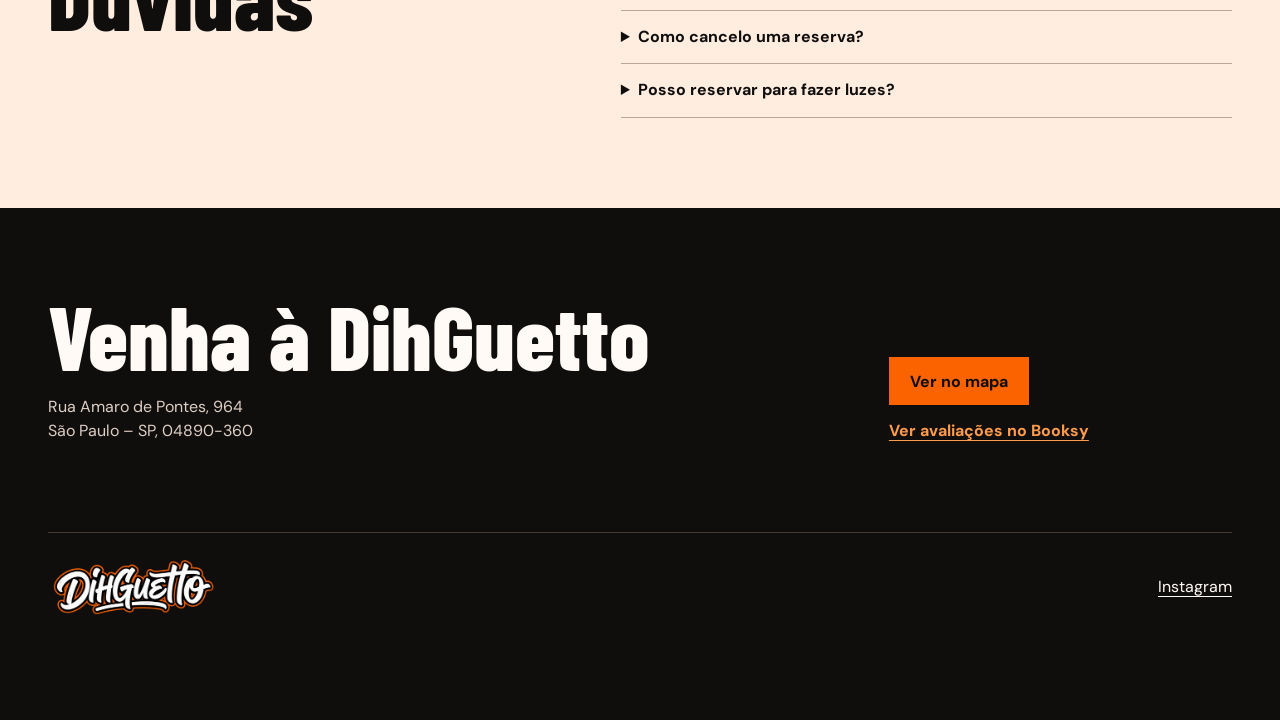
==== commit 8f5d4c57: "Refresh the client preview with authentic haircut photography" ====
--- a/index.html
+++ b/index.html
@@ -42,7 +42,8 @@
 <main id="conteudo">
   <section class="opening" aria-labelledby="hero-title">
     <div class="cover-art" data-motion="fade">
-      <img class="cover-logo" src="./logo.webp" alt="DihGuetto Barbearia" width="800" height="266" fetchpriority="high">
+      <img class="cover-photo" src="./corte-dihguetto-abertura.webp" alt="Corte da DihGuetto com degradê e desenho na nuca" width="960" height="1280" fetchpriority="high">
+      <img class="cover-logo" src="./logo.webp" alt="DihGuetto Barbearia" width="800" height="266">
     </div>
     <div class="wrap opening-content">
       <div class="opening-copy">
--- a/style.css
+++ b/style.css
@@ -58,10 +58,12 @@
 .intro-screen:not([hidden]) ~ .scroll-tools { visibility: hidden; }
 .scroll-tool { position: absolute; top: 0; left: 0; display: grid; place-items: center; width: 44px; height: 44px; color: #ffc096; filter: drop-shadow(0 1px 2px #100e0dc4); }
 .scroll-tools .scissors-shape { transform: rotate(-28deg) scale(.43); }
+.scroll-tools .scissors-shape > span { transform: rotate(calc(-1 * var(--shear-angle, 13deg))); }
+.scroll-tools .scissors-shape > span + span { transform: rotate(var(--shear-angle, 13deg)); }
 .scroll-tools .scissors-shape > span::before { background: transparent; }
 .scroll-tools .scissors-shape::after { background: var(--brand-burnt); }
 .clipper-shape { position: relative; width: 17px; height: 25px; margin-top: 5px; transform: rotate(-22deg); background: #231610; border: 1.5px solid var(--brand-amber); border-radius: 4px 4px 6px 6px; }
-.clipper-shape::before { content: ""; position: absolute; top: -6px; left: -2px; width: 18px; height: 6px; background: linear-gradient(to top, var(--paper) 2px, transparent 2px), repeating-linear-gradient(90deg, var(--paper) 0 1px, #463a35 1px 2.4px); border-radius: 2px 2px 1px 1px; }
+.clipper-shape::before { content: ""; position: absolute; top: -6px; left: -2px; width: 18px; height: 6px; background: linear-gradient(to top, var(--paper) 2px, transparent 2px), repeating-linear-gradient(90deg, var(--paper) 0 1px, #463a35 1px 2.4px); border-radius: 2px 2px 1px 1px; transform: translateY(var(--clipper-blade-shift, 0px)); }
 .clipper-shape::after { content: ""; position: absolute; top: 8px; left: 5px; width: 4px; height: 7px; border: 1px solid var(--brand-amber); border-radius: 4px; }
 .clipper-shape > span { position: absolute; top: 2px; left: -5px; width: 4px; height: 8px; border-left: 2px solid var(--brand-amber); border-radius: 2px; transform: rotate(18deg); }
 @media (prefers-reduced-motion: reduce) { .intro-screen, .scroll-tools { display: none; } }
@@ -97,8 +99,10 @@
 .opening .button:not(.outline) { background: linear-gradient(112deg, var(--brand-amber), var(--brand-orange) 82%); }
 .opening .button.outline { color: var(--paper); border-color: #8d7462; }
 .opening .button.outline:hover { background: var(--coal); border-color: var(--brand-amber); }
-.cover-art { position: absolute; inset: 0 0 0 auto; display: grid; place-items: center; width: min(55%, 58rem); padding-inline: clamp(20px, 4vw, 72px); pointer-events: none; }
-.cover-logo { width: min(100%, 44rem); height: auto; filter: drop-shadow(0 12px 22px #100e0da8); }
+.cover-art { position: absolute; inset: 0 0 0 auto; width: min(57%, 62rem); pointer-events: none; }
+.cover-photo { width: 100%; height: 100%; object-fit: cover; object-position: center 60%; mask-image: linear-gradient(90deg, transparent, #000 31%); }
+.cover-art::after { content: ""; position: absolute; inset: 0; background: linear-gradient(0deg, #100e0de8, transparent 53%); mask-image: linear-gradient(90deg, transparent, #000 35%); }
+.cover-logo { position: absolute; z-index: 1; right: clamp(22px, 5vw, 82px); bottom: clamp(22px, 5vw, 72px); width: min(64%, 29rem); height: auto; filter: drop-shadow(0 9px 18px #100e0dbd); }
 .header :focus-visible, .opening :focus-visible, .about :focus-visible, .contact :focus-visible, footer :focus-visible { outline-color: var(--brand-amber); }
 .showcase { padding-block: clamp(18px, 4vw, 60px); overflow: clip; background: linear-gradient(125deg, var(--brand-amber), var(--brand-orange) 54%, var(--brand-burnt)); }
 .showcase-panel { padding: clamp(16px, 4vw, 58px); background: var(--paper); border: 1px solid #ffbf91; }
@@ -226,8 +230,10 @@
   .nav-shell nav > a { display: flex; align-items: center; min-height: 44px; font-size: .9rem; }
   .button.nav-button { display: none; }
   .opening { background: radial-gradient(ellipse at 62% 18%, #a9471a99, transparent 51%), linear-gradient(154deg, #28170e, var(--ink) 56%, #2c170f); }
-  .cover-art { position: relative; inset: auto; width: 100%; min-height: clamp(210px, 54vw, 338px); padding: 32px var(--page-gutter); }
-  .cover-logo { width: min(100%, 34rem); }
+  .cover-art { position: relative; inset: auto; width: 100%; height: clamp(228px, 65vw, 380px); }
+  .cover-photo { mask-image: linear-gradient(180deg, #000 61%, transparent); }
+  .cover-art::after { display: none; }
+  .cover-logo { right: auto; bottom: 10px; left: var(--page-gutter); width: min(64%, 24rem); }
   .opening-content { display: block; min-height: auto; padding-block: 18px var(--section-space); }
   .opening-copy { text-shadow: none; }
   .opening h1 { font-size: clamp(3.5rem, 11.8vw, 6.75rem); line-height: .94; }
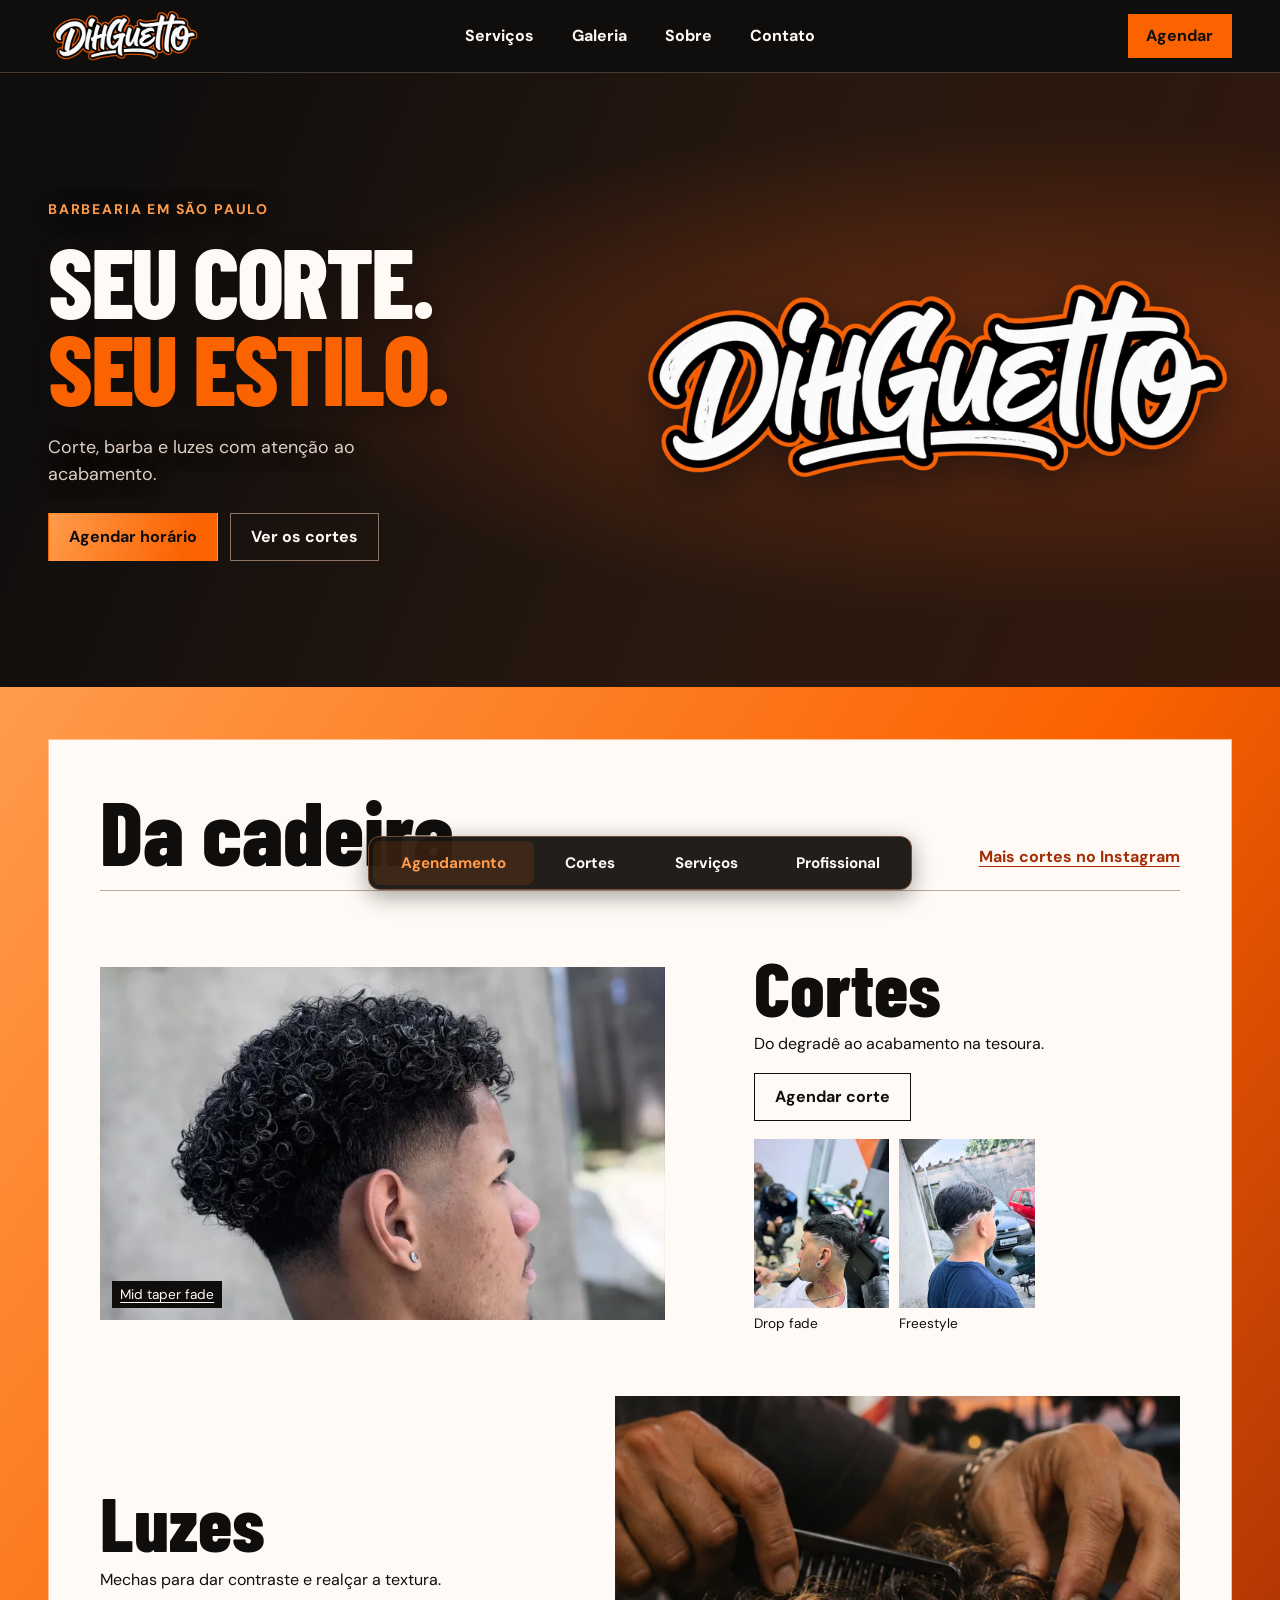
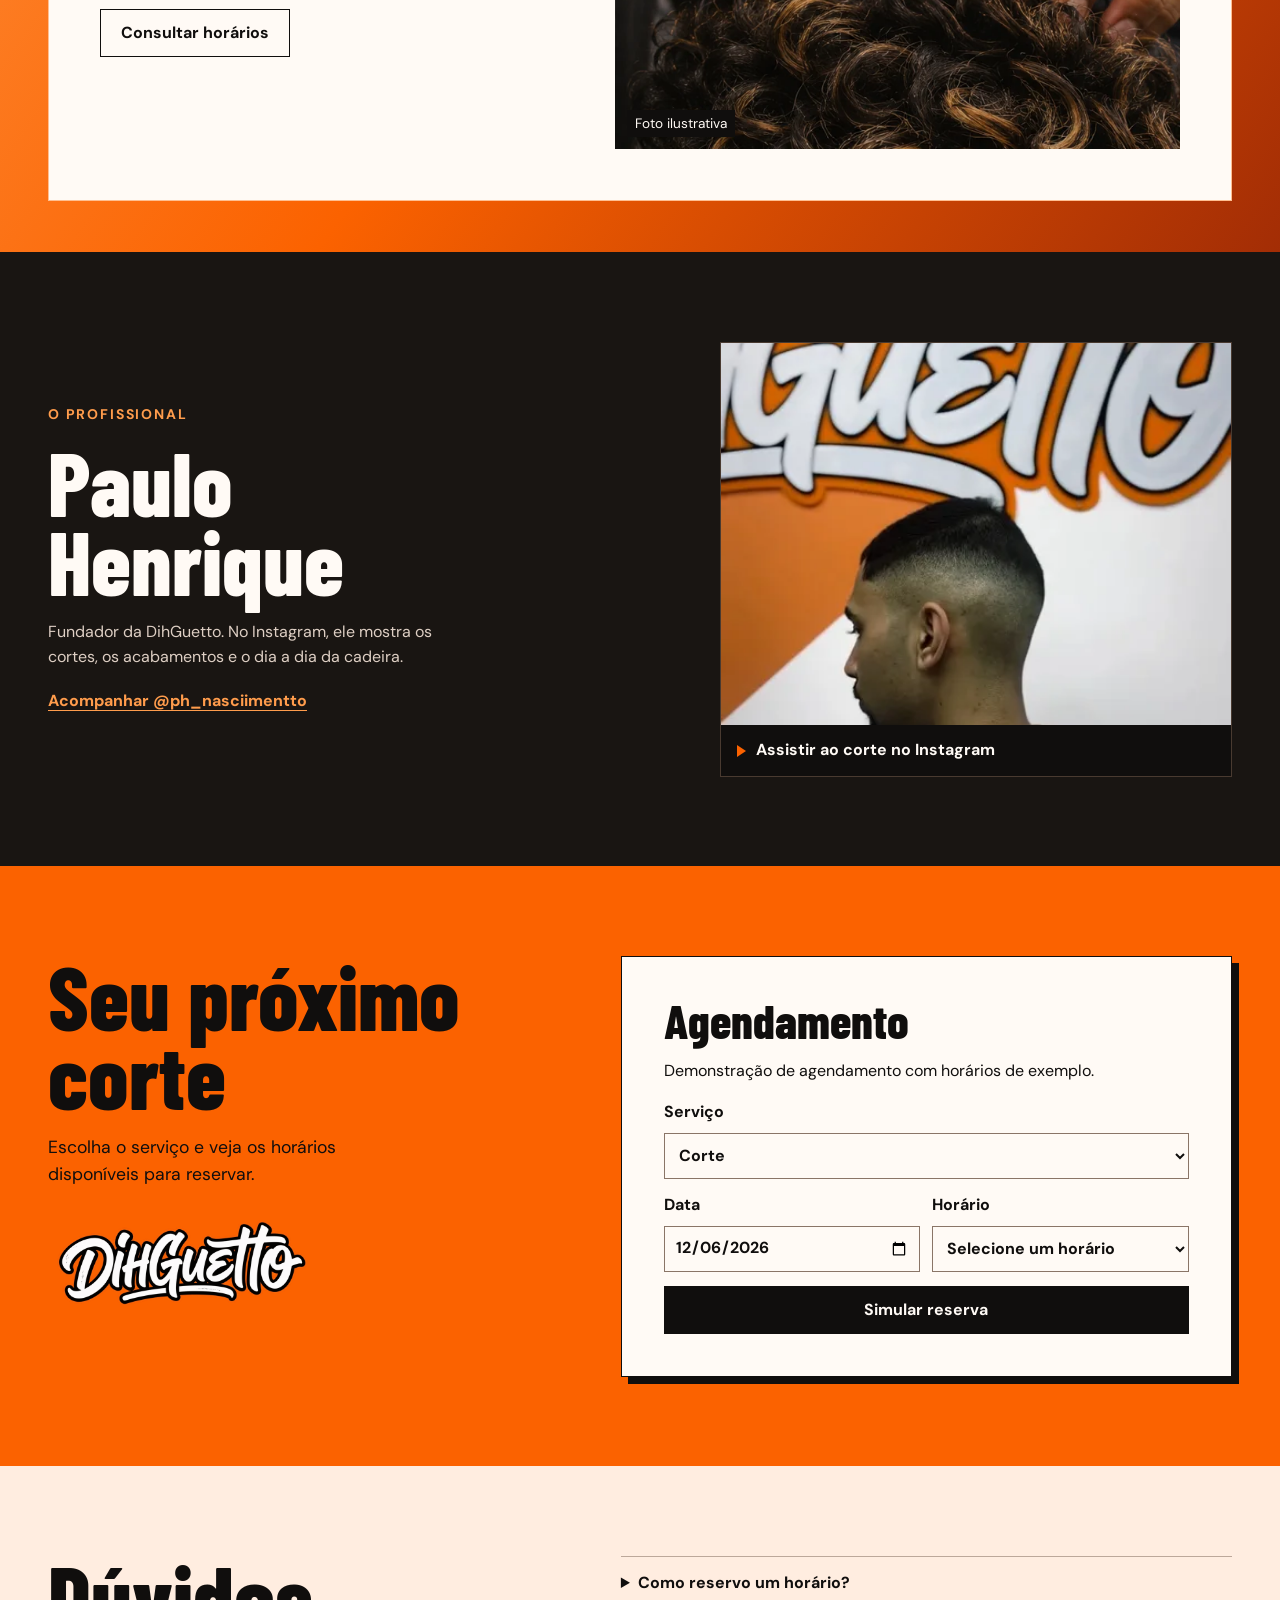
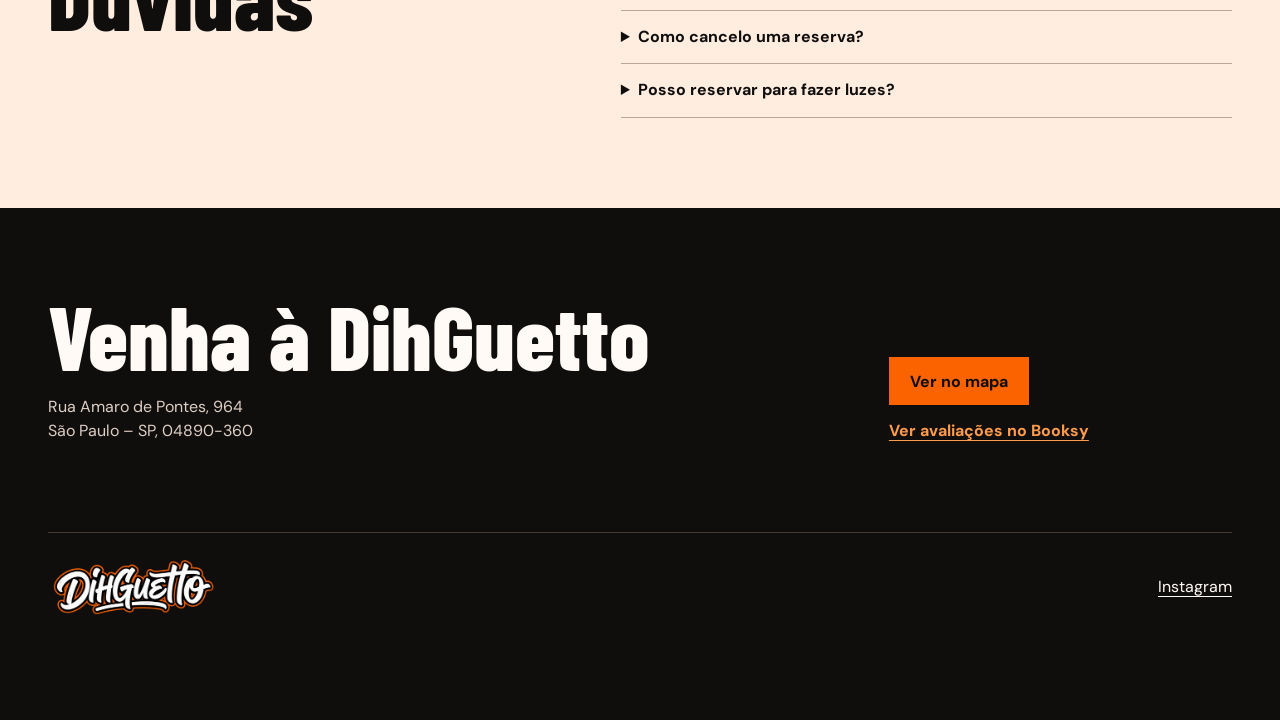
==== commit 4ea435db: "Restore the logo and replace the scrolling tool artwork" ====
--- a/index.html
+++ b/index.html
@@ -42,8 +42,7 @@
 <main id="conteudo">
   <section class="opening" aria-labelledby="hero-title">
     <div class="cover-art" data-motion="fade">
-      <img class="cover-photo" src="./corte-dihguetto-abertura.webp" alt="Corte da DihGuetto com degradê e desenho na nuca" width="960" height="1280" fetchpriority="high">
-      <img class="cover-logo" src="./logo.webp" alt="DihGuetto Barbearia" width="800" height="266">
+      <img class="cover-logo" src="./logo.webp" alt="DihGuetto Barbearia" width="800" height="266" fetchpriority="high">
     </div>
     <div class="wrap opening-content">
       <div class="opening-copy">
@@ -171,8 +170,15 @@
   <a href="#sobre">Profissional</a>
 </nav>
 <div class="scroll-tools" id="scroll-tools" aria-hidden="true" hidden>
-  <span class="scroll-tool"><span class="clipper-shape"><span></span></span></span>
-  <span class="scroll-tool"><span class="scissors-shape"><span></span><span></span></span></span>
+  <span class="scroll-tool">
+    <img class="scroll-clipper-image" src="./maquininha-rolagem.webp" alt="" width="160" height="160">
+  </span>
+  <span class="scroll-tool">
+    <span class="scroll-shears">
+      <img class="scroll-shears-half" src="./tesoura-rolagem.webp" alt="" width="160" height="160">
+      <img class="scroll-shears-half" src="./tesoura-rolagem.webp" alt="" width="160" height="160">
+    </span>
+  </span>
 </div>
 </body>
 </html>
--- a/style.css
+++ b/style.css
@@ -56,16 +56,18 @@
 .scroll-tools { position: fixed; inset: 0; z-index: 4; overflow: hidden; opacity: 0; pointer-events: none; transition: opacity 230ms ease-out; }
 .scroll-tools.is-scrolled { opacity: .94; }
 .intro-screen:not([hidden]) ~ .scroll-tools { visibility: hidden; }
-.scroll-tool { position: absolute; top: 0; left: 0; display: grid; place-items: center; width: 44px; height: 44px; color: #ffc096; filter: drop-shadow(0 1px 2px #100e0dc4); }
-.scroll-tools .scissors-shape { transform: rotate(-28deg) scale(.43); }
-.scroll-tools .scissors-shape > span { transform: rotate(calc(-1 * var(--shear-angle, 13deg))); }
-.scroll-tools .scissors-shape > span + span { transform: rotate(var(--shear-angle, 13deg)); }
-.scroll-tools .scissors-shape > span::before { background: transparent; }
-.scroll-tools .scissors-shape::after { background: var(--brand-burnt); }
-.clipper-shape { position: relative; width: 17px; height: 25px; margin-top: 5px; transform: rotate(-22deg); background: #231610; border: 1.5px solid var(--brand-amber); border-radius: 4px 4px 6px 6px; }
-.clipper-shape::before { content: ""; position: absolute; top: -6px; left: -2px; width: 18px; height: 6px; background: linear-gradient(to top, var(--paper) 2px, transparent 2px), repeating-linear-gradient(90deg, var(--paper) 0 1px, #463a35 1px 2.4px); border-radius: 2px 2px 1px 1px; transform: translateY(var(--clipper-blade-shift, 0px)); }
-.clipper-shape::after { content: ""; position: absolute; top: 8px; left: 5px; width: 4px; height: 7px; border: 1px solid var(--brand-amber); border-radius: 4px; }
-.clipper-shape > span { position: absolute; top: 2px; left: -5px; width: 4px; height: 8px; border-left: 2px solid var(--brand-amber); border-radius: 2px; transform: rotate(18deg); }
+.scroll-tool { position: absolute; top: 0; left: 0; display: grid; place-items: center; width: 44px; height: 44px; filter: drop-shadow(0 0 1px #fff1e480) drop-shadow(0 2px 3px #100e0dc4); }
+.scroll-clipper-image { width: 100%; height: 100%; transform: translateY(var(--clipper-blade-shift, 0px)) rotate(-19deg); }
+.scroll-shears { position: relative; width: 100%; height: 100%; }
+.scroll-shears-half { position: absolute; inset: 0; width: 100%; height: 100%; transform-origin: 53% 40%; }
+.scroll-shears-half:first-child {
+  clip-path: polygon(48% 31%, 65% 23%, 100% 0, 100% 17.3%, 55.5% 41%, 47% 53%, 39% 69%, 37% 100%, 0 100%, 0 72%, 20% 65%, 30% 60%, 48% 45%);
+  transform: rotate(calc((13deg - var(--shear-angle, 13deg)) * .72));
+}
+.scroll-shears-half:last-child {
+  clip-path: polygon(52% 38.4%, 100% 16.8%, 100% 36%, 61% 48%, 54.7% 45%, 30% 62%, 20% 66%, 0 73%, 0 38%, 33% 44%, 47% 36%);
+  transform: rotate(calc((var(--shear-angle, 13deg) - 13deg) * .72));
+}
 @media (prefers-reduced-motion: reduce) { .intro-screen, .scroll-tools { display: none; } }
 .wrap { width: min(1240px, calc(100% - 96px)); margin-inline: auto; }
 .skip { position: fixed; background: var(--paper); top: 10px; left: 10px; padding: .75rem; z-index: 4; transform: translateY(-150%); }
@@ -99,10 +101,8 @@
 .opening .button:not(.outline) { background: linear-gradient(112deg, var(--brand-amber), var(--brand-orange) 82%); }
 .opening .button.outline { color: var(--paper); border-color: #8d7462; }
 .opening .button.outline:hover { background: var(--coal); border-color: var(--brand-amber); }
-.cover-art { position: absolute; inset: 0 0 0 auto; width: min(57%, 62rem); pointer-events: none; }
-.cover-photo { width: 100%; height: 100%; object-fit: cover; object-position: center 60%; mask-image: linear-gradient(90deg, transparent, #000 31%); }
-.cover-art::after { content: ""; position: absolute; inset: 0; background: linear-gradient(0deg, #100e0de8, transparent 53%); mask-image: linear-gradient(90deg, transparent, #000 35%); }
-.cover-logo { position: absolute; z-index: 1; right: clamp(22px, 5vw, 82px); bottom: clamp(22px, 5vw, 72px); width: min(64%, 29rem); height: auto; filter: drop-shadow(0 9px 18px #100e0dbd); }
+.cover-art { position: absolute; inset: 0 0 0 auto; display: grid; place-items: center; width: min(55%, 58rem); padding-inline: clamp(20px, 4vw, 72px); pointer-events: none; }
+.cover-logo { width: min(100%, 44rem); height: auto; filter: drop-shadow(0 12px 22px #100e0da8); }
 .header :focus-visible, .opening :focus-visible, .about :focus-visible, .contact :focus-visible, footer :focus-visible { outline-color: var(--brand-amber); }
 .showcase { padding-block: clamp(18px, 4vw, 60px); overflow: clip; background: linear-gradient(125deg, var(--brand-amber), var(--brand-orange) 54%, var(--brand-burnt)); }
 .showcase-panel { padding: clamp(16px, 4vw, 58px); background: var(--paper); border: 1px solid #ffbf91; }
@@ -221,8 +221,6 @@
   html { scroll-padding-top: 80px; }
   .scroll-tools.is-scrolled { opacity: .78; }
   .scroll-tool { width: 30px; height: 30px; }
-  .scroll-tools .scissors-shape { transform: rotate(-28deg) scale(.31); }
-  .clipper-shape { transform: rotate(-22deg) scale(.76); }
   .wrap { width: calc(100% - var(--page-gutter) * 2); }
   .nav-shell { grid-template-columns: minmax(0, 1fr) auto; gap: clamp(12px, 4vw, 24px); min-height: 66px; }
   .brand > img { width: clamp(106px, 30vw, 136px); }
@@ -230,10 +228,8 @@
   .nav-shell nav > a { display: flex; align-items: center; min-height: 44px; font-size: .9rem; }
   .button.nav-button { display: none; }
   .opening { background: radial-gradient(ellipse at 62% 18%, #a9471a99, transparent 51%), linear-gradient(154deg, #28170e, var(--ink) 56%, #2c170f); }
-  .cover-art { position: relative; inset: auto; width: 100%; height: clamp(228px, 65vw, 380px); }
-  .cover-photo { mask-image: linear-gradient(180deg, #000 61%, transparent); }
-  .cover-art::after { display: none; }
-  .cover-logo { right: auto; bottom: 10px; left: var(--page-gutter); width: min(64%, 24rem); }
+  .cover-art { position: relative; inset: auto; width: 100%; min-height: clamp(210px, 54vw, 338px); padding: 32px var(--page-gutter); }
+  .cover-logo { width: min(100%, 34rem); }
   .opening-content { display: block; min-height: auto; padding-block: 18px var(--section-space); }
   .opening-copy { text-shadow: none; }
   .opening h1 { font-size: clamp(3.5rem, 11.8vw, 6.75rem); line-height: .94; }
